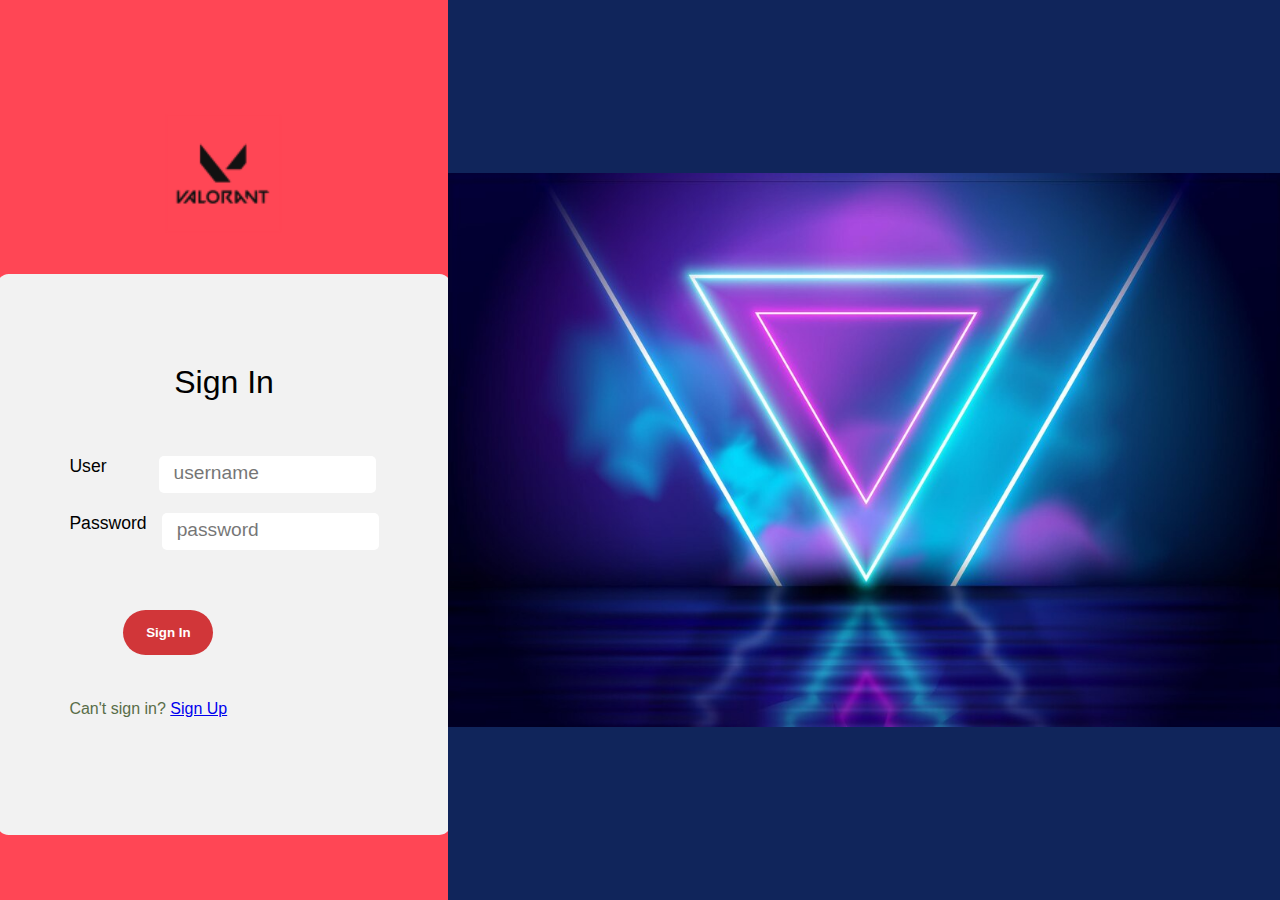
==== index.html @ 0d8eab36 "initial commit" ====
<!DOCTYPE html>
<html lang="en">
  <head>
    <meta charset="UTF-8" />
    <meta name="viewport" content="width=device-width, initial-scale=1.0" />
    <title>XYZ COMPANY</title>
    <link rel="stylesheet" href="styles.css" />
  </head>
  <body>
    <div class="left-bar">
      <div class="image-logo">
        <img src="images/valo-img.png" class="img-1" width="150px" height="150px"/>
      </div>
      <div class="sign-option">
        <form action="#" method="post">
          <legend id="sign-in">Sign In</legend>
          <ul>
            <li id="s1">
              <label for="name">User</label>
              <input
                type="text"
                id="name"
                name="username"
                placeholder="username"
                required
              />
            </li>
            <li id="s2">
              <label for="password">Password</label>
              <input
                type="password"
                id="password"
                name="password"
                placeholder="password"
                required
              />
            </li>
            <button type="submit" id="submit">Sign In</button>
            <li>
              <div class="chk-for-sign-up">
                Can't sign in?
                <span><a href="./index2.html">Sign Up</a></span>
              </div>
            </li>
          </ul>
        </form>
      </div>
    </div>
    <div class="right-bar">
      <!-- <img src="images/valo-second.jpg" id="image-2"> -->
    </div>
  </body>
</html>
---- styles.css ----
@import "normalize.css";
body {
  margin: 0;
  padding: 0;
  display: flex;
  font-family: "Segoe UI", Tahoma, Geneva, Verdana, sans-serif;
}
.left-bar > .sign-option > form > #sign-in{
  font-size: 2rem;
  font-weight: 500;
}
.left-bar > .sign-option > form > ul > li > label{
  font-size: 1.1rem;
  font-weight: 350;
}
.left-bar > .sign-option > form > ul > li{
  gap: 10px;
}
.left-bar,
.right-bar {
  height: 100vh;
  border: transparent;
}
.left-bar {
  width: 35vw;
  background-color: #ff4655;
  display: flex;
  flex-direction: column;
  align-items: center;
}
.right-bar {
  width: 65vw;
  background-color: lightgreen;
  background-repeat: no-repeat;
  background-image: url(images/bck-2.jpg);
  background-position: center;
  background-size: contain;
  background-color: #10255b;
}
.image-logo {
  margin-top: 100px;
}
#image-2 {
  padding-top: 15vh;
  height: 70vh;
  width: 65vw;
  background-position: center;
}
form {
  margin-top: 20px;
  padding : 10vh 5vw;
  border-radius: 3%;
  background-color: #f2f2f2;
  display: flex;
  flex-direction: column;
  align-items: center;
}
.sign-option > form > ul > li {
  list-style: none;
  padding: 10px;
}
.sign-option > form > ul{
  margin-top: 45px;
  padding:0;
}
input{
  border:transparent;
  border-radius: 5px;
  width: 200px;
  height: 35px;
  padding-left: 15px;
}
button{
  width: 90px;
  padding: 15px;
  margin-left: calc(5vw);
  margin-top: 50px;
  border-radius: 30px ;
  border: transparent;
  background-color: #d13639;
  color:rgb(255, 255, 255);
  font-weight: 600;
  cursor:pointer;
}
button:hover{
  background-color: orange;
  color:#10255b;
}
#s1{
  display: flex;
  gap: 52px;
}
#s2{
  display: flex;
  gap: 15px;
}
::placeholder{
  font-size: 1.2rem;
}
form .chk-for-sign-up{
  margin-top:35px;
  color:#596D48;
}
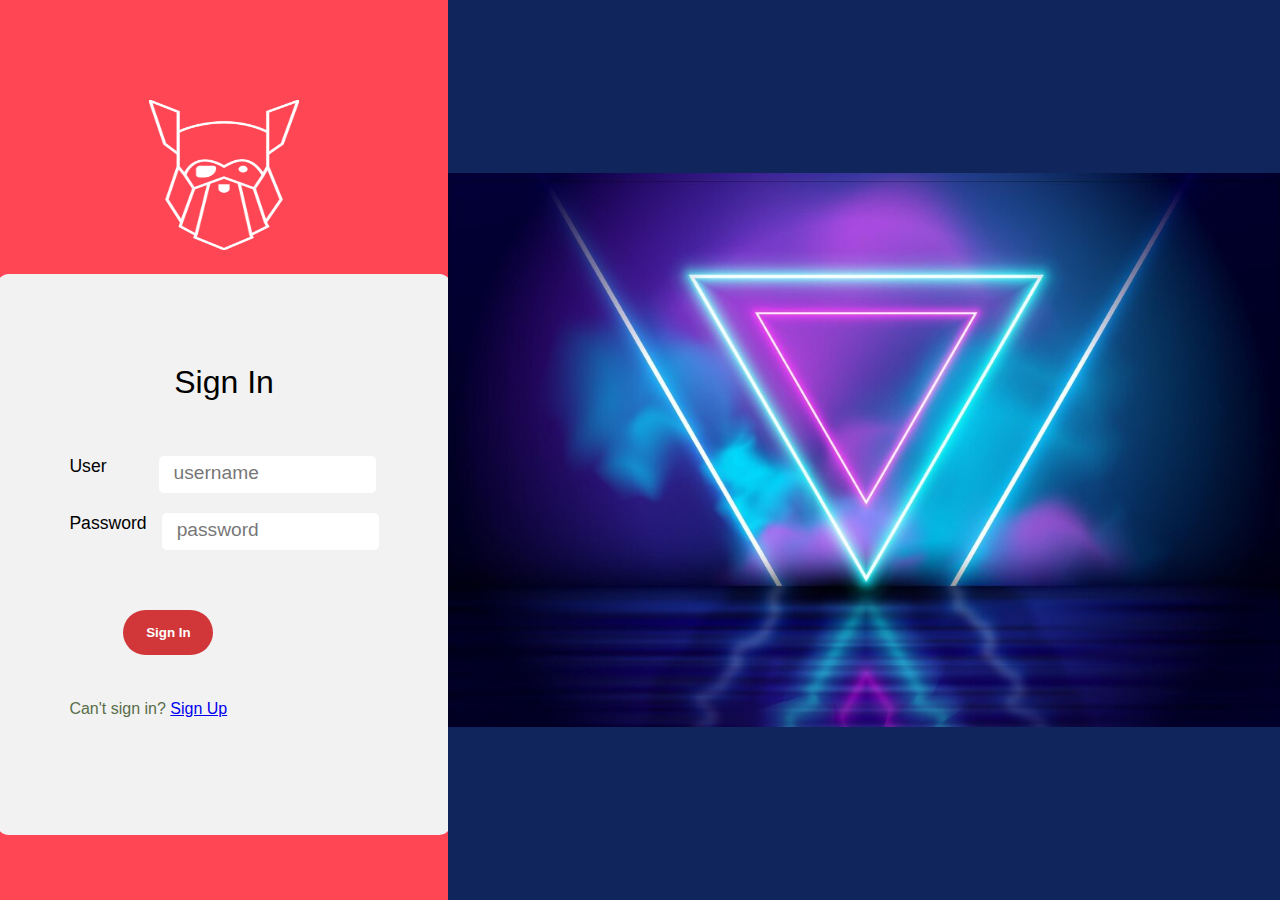
==== commit 7a35ab5e: "Added sign-up page files in a folder" ====
--- a/index.html
+++ b/index.html
@@ -39,7 +39,7 @@
             <li>
               <div class="chk-for-sign-up">
                 Can't sign in?
-                <span><a href="./index2.html">Sign Up</a></span>
+                <span><a href="./alternateSRC/index2.html">Sign Up</a></span>
               </div>
             </li>
           </ul>
